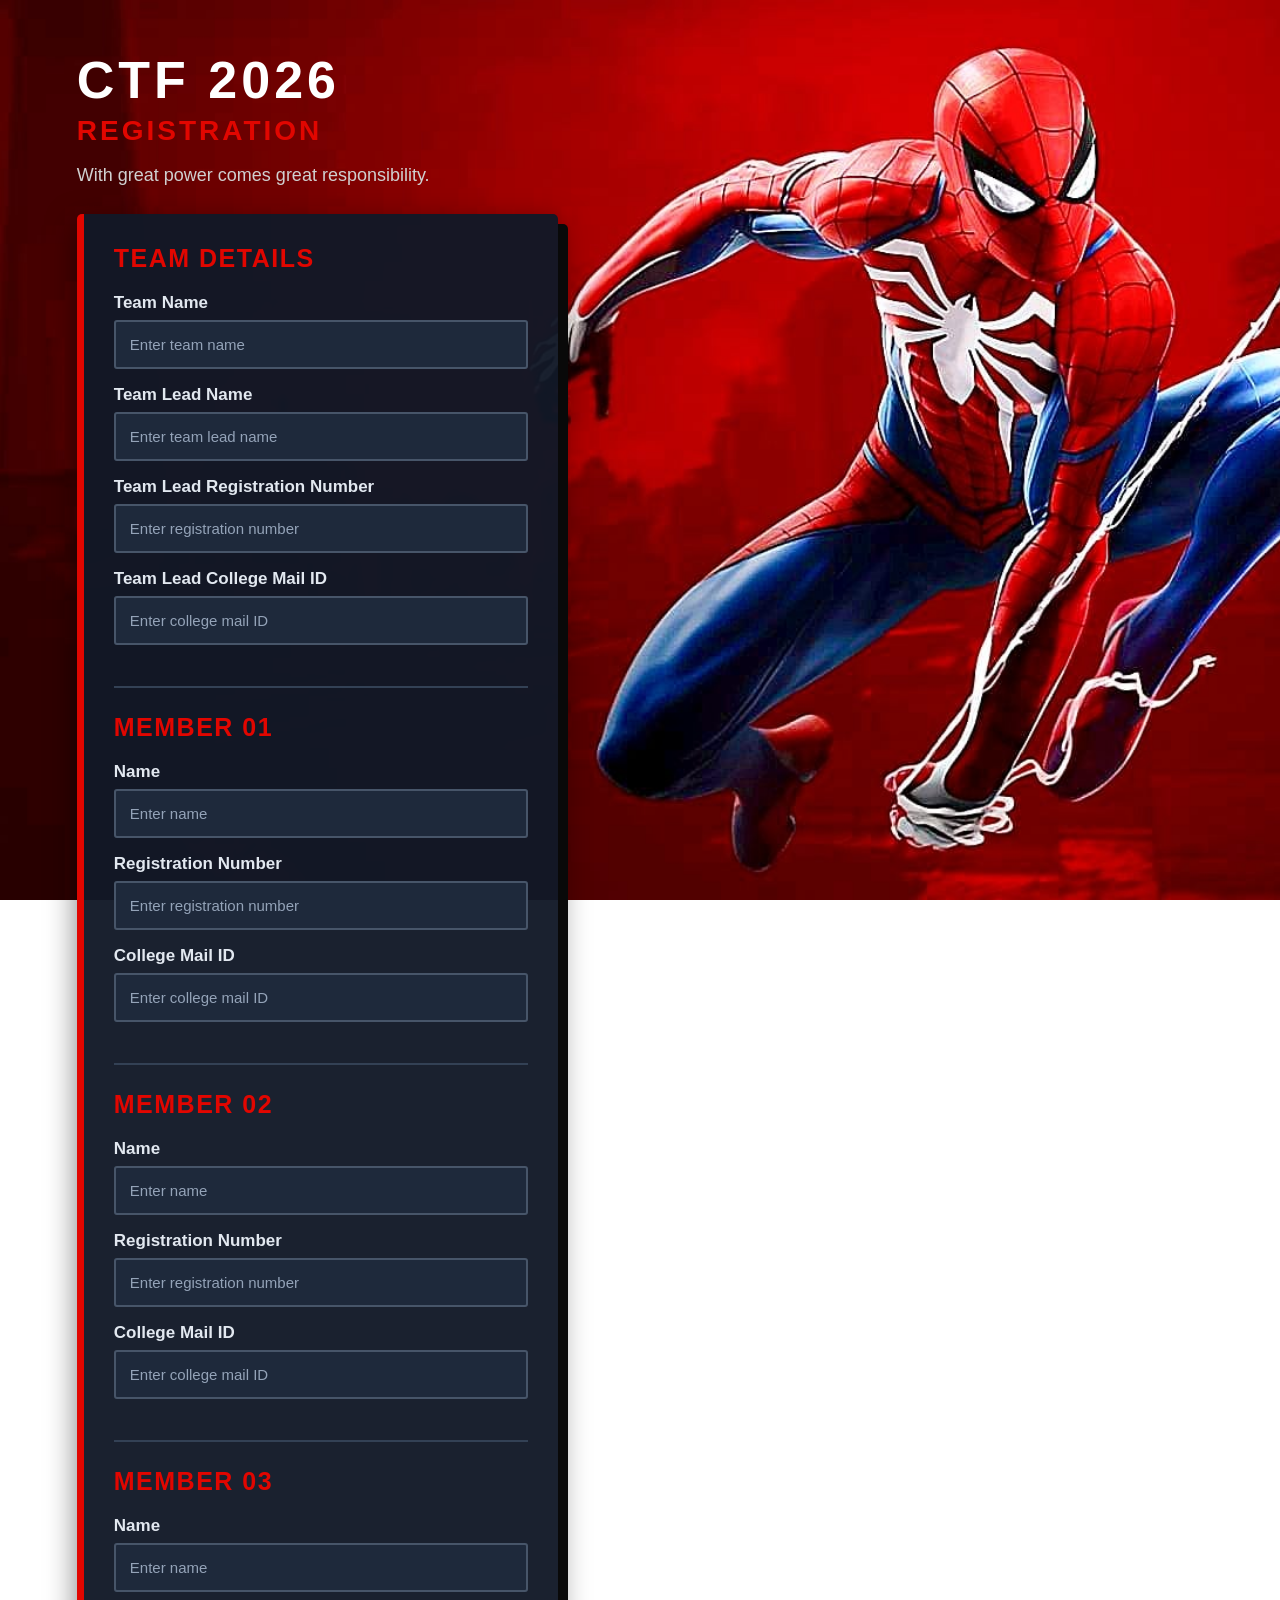
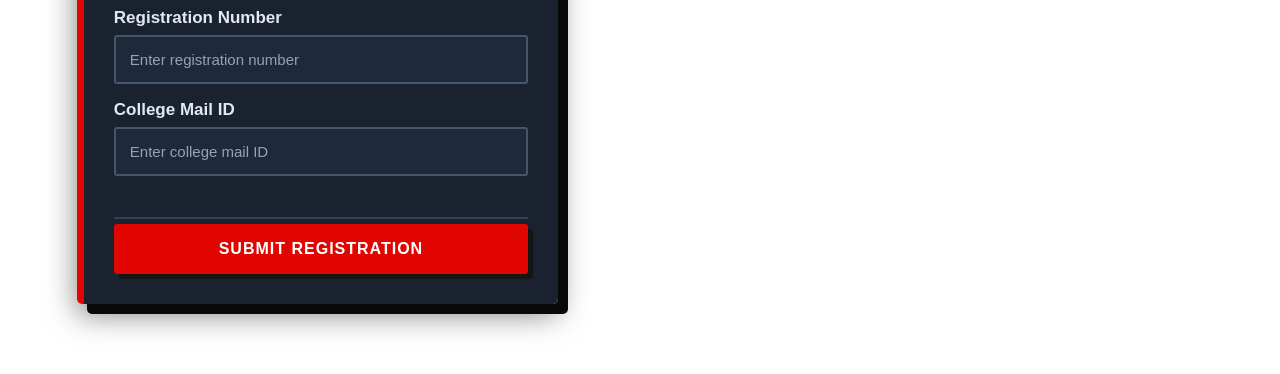
==== index.html @ 2a31a9d6 "Rename formindex.html to index.html for Vercel" ====
<!DOCTYPE html>
<html lang="en">
<head>
    <meta charset="UTF-8">
    <meta name="viewport" content="width=device-width, initial-scale=1.0">
    <title>CTF 2026 | Registration</title>
    <link rel="stylesheet" href="formstyle.css">
</head>
<body>
    <header>
        <h1>CTF 2026</h1>
        <h2>REGISTRATION</h2>
        <p>With great power comes great responsibility.</p>
    </header>
    <main>
        <form id="detail-form">
            <!-- Team Details -->
            <section class="form-section">
                <h2> Team Details</h2>
                <label for="teamName">Team Name</label>
                <input
                    type="text"
                    id="teamName"
                    name="teamName"
                    placeholder="Enter team name"
                    required
                >
                <label for="leadName">Team Lead Name</label>
                <input
                    type="text"
                    id="leadName"
                    name="leadName"
                    placeholder="Enter team lead name"
                    required
                >
                <label for="leadRegNo">Team Lead Registration Number</label>
                <input
                    type="text"
                    id="leadRegNo"
                    name="leadRegNo"
                    placeholder="Enter registration number"
                    required
                >
                <label for="leadEmail">Team Lead College Mail ID</label>
                <input
                    type="email"
                    id="leadEmail"
                    name="leadEmail"
                    placeholder="Enter college mail ID"
                    required
                >
            </section>
            <!-- Member 01 -->
            <section class="form-section">
                <h2> Member 01</h2>
                <label for="member1Name">Name</label>
                <input
                    type="text"
                    id="member1Name"
                    name="member1Name"
                    placeholder="Enter name"
                    required
                >
                <label for="member1RegNo">Registration Number</label>
                <input
                    type="text"
                    id="member1RegNo"
                    name="member1RegNo"
                    placeholder="Enter registration number"
                    required
                >
                <label for="member1Email">College Mail ID</label>
                <input
                    type="email"
                    id="member1Email"
                    name="member1Email"
                    placeholder="Enter college mail ID"
                    required
                >
            </section>
            <!-- Member 02 -->
            <section class="form-section">
                <h2> Member 02</h2>
                <label for="member2Name">Name</label>
                <input
                    type="text"
                    id="member2Name"
                    name="member2Name"
                    placeholder="Enter name"
                    required
                >
                <label for="member2RegNo">Registration Number</label>
                <input
                    type="text"
                    id="member2RegNo"
                    name="member2RegNo"
                    placeholder="Enter registration number"
                    required
                >
                <label for="member2Email">College Mail ID</label>
                <input
                    type="email"
                    id="member2Email"
                    name="member2Email"
                    placeholder="Enter college mail ID"
                    required
                >
            </section>
            <!-- Member 03 -->
            <section class="form-section">
                <h2> Member 03</h2>
                <label for="member3Name">Name</label>
                <input
                    type="text"
                    id="member3Name"
                    name="member3Name"
                    placeholder="Enter name"
                    required
                >
                <label for="member3RegNo">Registration Number</label>
                <input
                    type="text"
                    id="member3RegNo"
                    name="member3RegNo"
                    placeholder="Enter registration number"
                    required
                >
                <label for="member3Email">College Mail ID</label>
                <input
                    type="email"
                    id="member3Email"
                    name="member3Email"
                    placeholder="Enter college mail ID"
                    required
                >
            </section>
            <!-- Submit -->
            <button type="submit">
                 Submit Registration
            </button>
        </form>
    </main>
    <script src="formlogic.js"></script>
</body>
</html>
---- formstyle.css ----
* {
    margin: 0;
    padding: 0;
    box-sizing: border-box;
}
html {
    scroll-behavior: smooth;
}
body {
    min-height: 100vh;
    font-family: Arial, sans-serif;
    background-image: url("pictures/desktop-bg.jpg");
    background-size: cover;
    background-position: center;
    background-attachment: fixed;
    background-repeat: no-repeat;
    color: black;
}
header {
    width: 42%;
    margin-left: 6%;
    padding-top: 50px;
    padding-bottom: 25px;
}
header h1 {
    font-size: 52px;
    font-weight: 800;
    letter-spacing: 4px;
    color: white;
}
header h2 {
    margin-top: 5px;
    font-size: 28px;
    letter-spacing: 3px;
    color: #e10600;
}
header p {
    margin-top: 15px;
    font-size: 18px;
    line-height: 1.5;
    color: #d0d0d0;
}
main {
    width: 100%;
    padding-left: 6%;
    padding-bottom: 70px;
}
#detail-form {
    width: 40%;
    max-width: 600px;
    padding: 30px;
    background: rgba(17, 24, 39, 0.96);
    color: #F8FAFC;
    border-left: 7px solid #e10600;
    border-radius: 5px;
    box-shadow:
        10px 10px 0 #090909,
        0 10px 30px rgba(0, 0, 0, 0.5);
}
.form-section {
    padding-bottom: 25px;
    margin-bottom: 25px;
    border-bottom: 2.5px solid #334155;
}
.form-section:last-of-type {
    margin-bottom: 0;
}
.form-section h2 {
    margin-bottom: 20px;
    font-size: 25px;
    text-transform: uppercase;
    letter-spacing: 1.5px;
    color: #E10600;
}
.form-section label {
    display: block;
    margin-bottom: 7px;
    font-size: 17px;
    font-weight: 700;
    color: #E2E8F0;
}
.form-section input {
    width: 100%;
    padding: 14px 14px;
    margin-bottom: 16px;
    border: 2px solid #475569;
    border-radius: 3px;
    background: #1E293B;
    color: #F8FAFC;
    font-size: 15px;
    outline: none;
    transition: 0.2s ease;
}
.form-section input:focus {
    border-color: #e10600;
    box-shadow:
        0 0 0 3px rgba(225, 6, 0, 0.12);
}
.form-section input::placeholder {
    color: #94A3B8;
}
#detail-form button {
    width: 100%;
    margin-top: 5px;
    padding: 16px;
    border: none;
    border-radius: 3px;
    background: #e10600;
    color: #ffffff;
    font-size: 16px;
    font-weight: 700;
    letter-spacing: 1px;
    text-transform: uppercase;
    cursor: pointer;
    box-shadow: 5px 5px 0 #151515;
    transition: 0.2s ease;
}
#detail-form button:hover {
    background: #ff1a1a;
    transform: translate(3px, 3px);
    box-shadow: 2px 2px 0 #151515;
}
@media (max-width: 768px) {
    body {
        background-image: url("pictures/phone-bg.jpg");
        min-height: 100vh;
        overflow-x: hidden;
    }
    header {
        width: 88%;
        margin: 0 auto;
        padding: 40px 10px 20px;
        text-align: center;
    }
    header h1 {
        font-size: 38px;
        letter-spacing: 3px;
        line-height: 1.1;
    }
    header h2 {
        margin-top: 6px;
        font-size: 22px;
        letter-spacing: 2px;
        color: #f49696;
    }
    header p {
        margin-top: 10px;
        font-size: 17px;
        line-height: 1.5;
    }
    main {
        width: 100%;
        padding: 15px 0 60px;
    }
    #detail-form {
        width: 85%;
        max-width: 520px;
        margin: 0 auto;
        padding: 24px 20px;
        background: rgba(17, 24, 39, 0.88);
        color: #f8fafc;
        border-left: 5px solid #e10600;
        border-radius: 8px;
        box-shadow:
            6px 6px 0 #080808,
            0 10px 30px rgba(0, 0, 0, 0.55);
    }
    .form-section {
        padding-bottom: 22px;
        margin-bottom: 22px;
        border-bottom: 1px solid #334155;
    }
    .form-section:last-of-type {
        margin-bottom: 5px;
    }
    .form-section h2 {
        margin-bottom: 18px;
        font-size: 18px;
        line-height: 1.3;
        letter-spacing: 1px;
        text-transform: uppercase;
        color: #e10600;
    }
    .form-section label {
        display: block;
        margin-bottom: 7px;
        font-size: 15px;
        font-weight: 700;
        color: #e2e8f0;
    }
    .form-section input {
        display: block;
        width: 100%;
        padding: 13px 12px;
        margin-bottom: 16px;
        background: #1e293b;
        color: #f8fafc;
        border: 2px solid #475569;
        border-radius: 5px;
        font-size: 14px;
        outline: none;
        transition: 0.2s ease;
    }
    .form-section input:focus {
        border-color: #e10600;
        box-shadow:
            0 0 0 3px rgba(225, 6, 0, 0.15);
    }
    .form-section input::placeholder {
        color: #94a3b8;
    }
    #detail-form button {
        display: block;
        width: 100%;
        margin-top: 10px;
        padding: 15px;
        background: #e10600;
        color: white;
        border: none;
        border-radius: 5px;
        font-size: 14px;
        font-weight: 700;
        letter-spacing: 1px;
        text-transform: uppercase;
        cursor: pointer;
        box-shadow: 4px 4px 0 #080808;
        transition: 0.2s ease;
    }
    #detail-form button:hover {
        background: #ff1a1a;
        transform: translate(2px, 2px);
        box-shadow: 2px 2px 0 #080808;
    }
}
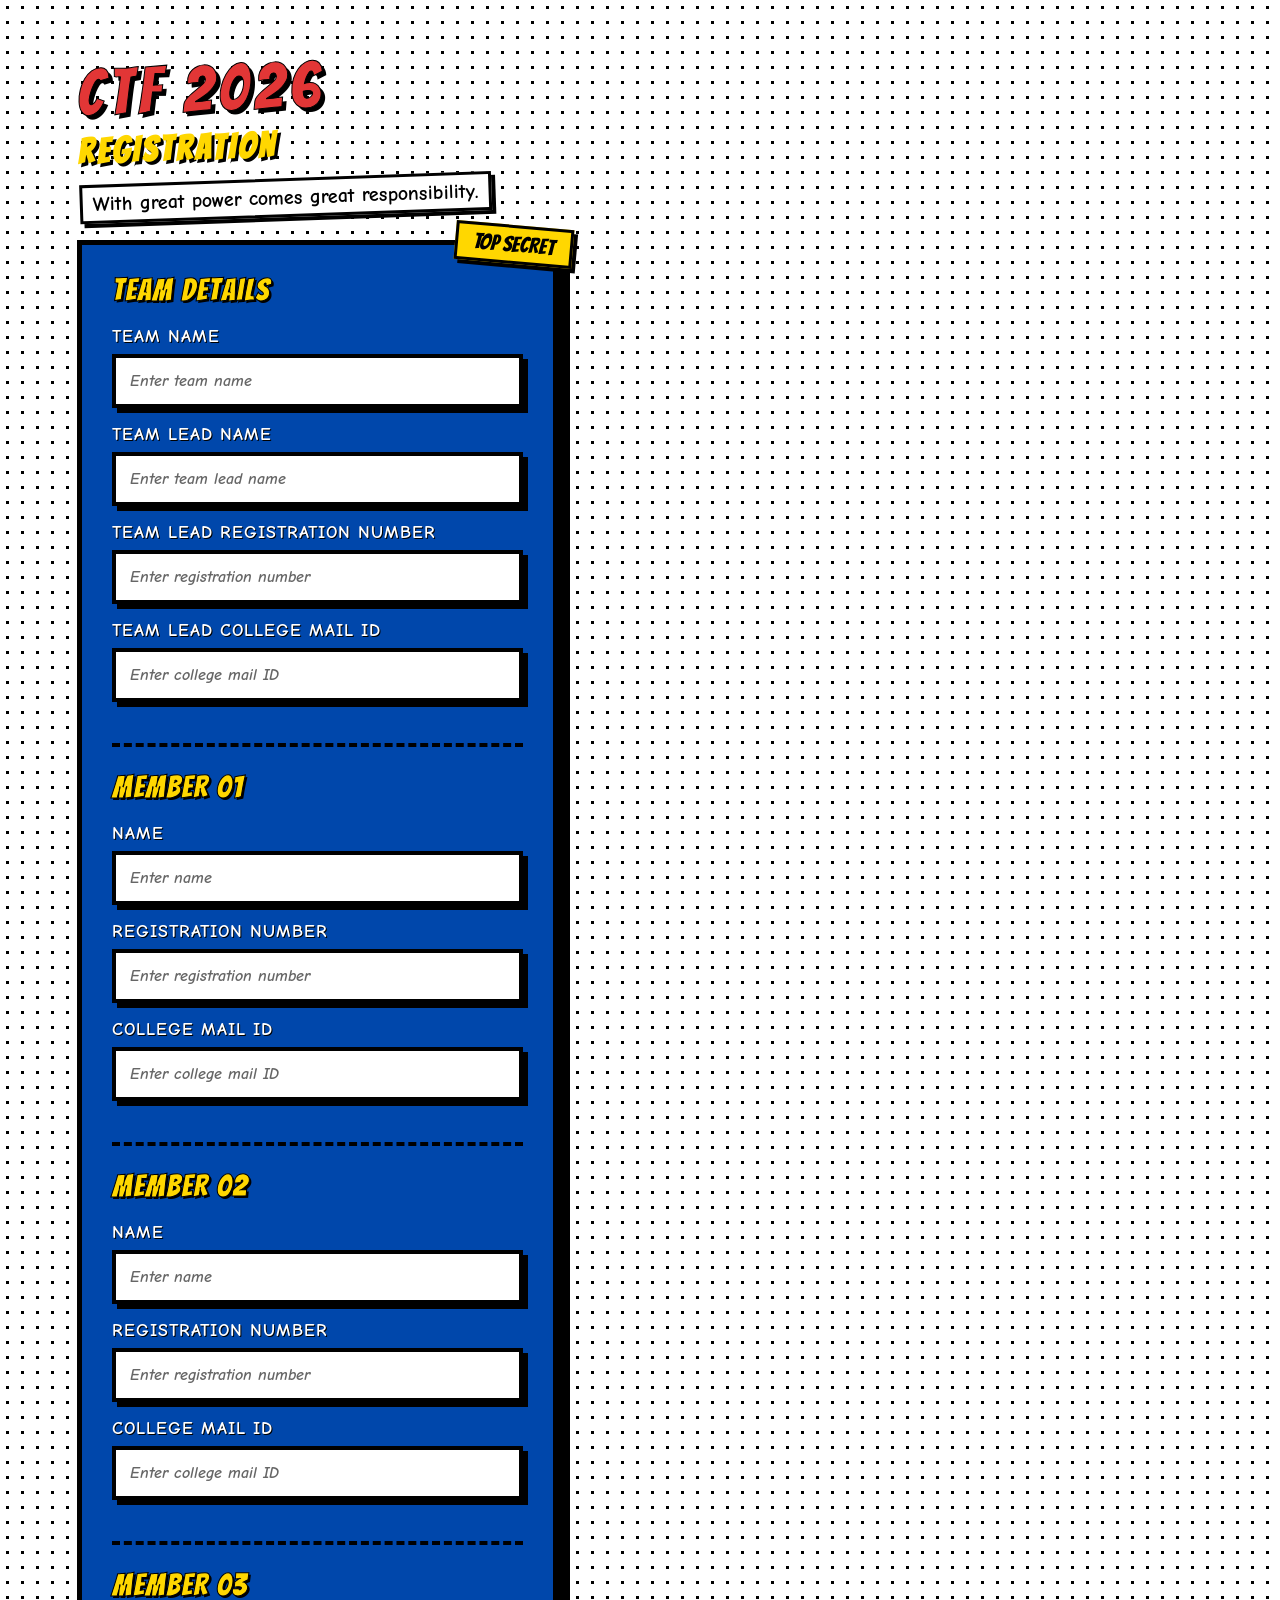
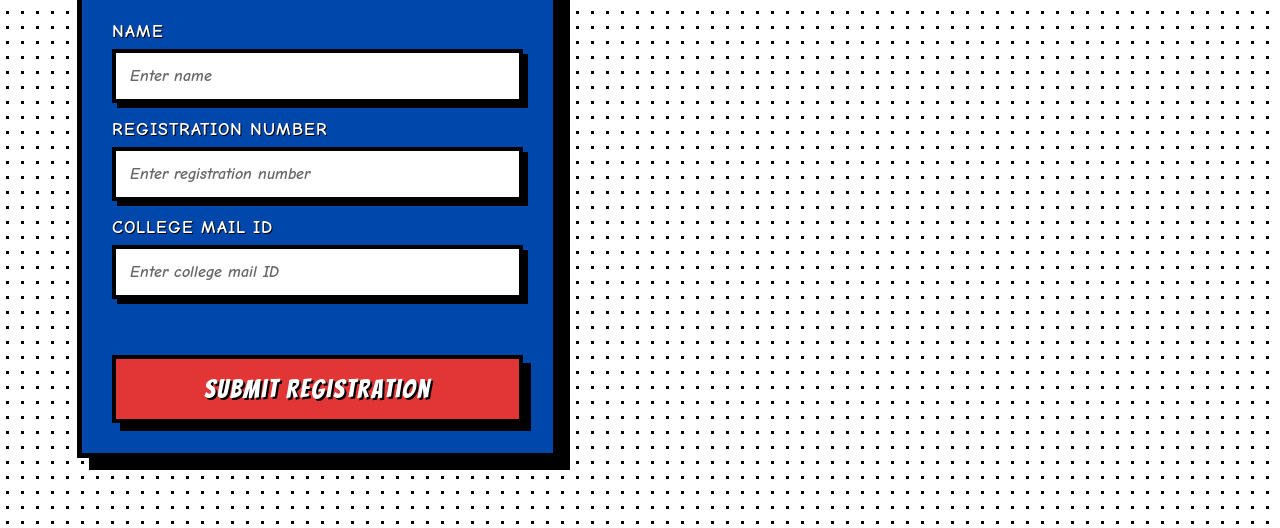
==== commit 0d73bc47: "Apply Spider-Man comic style theme" ====
--- a/index.html
+++ b/index.html
@@ -4,6 +4,9 @@
     <meta charset="UTF-8">
     <meta name="viewport" content="width=device-width, initial-scale=1.0">
     <title>CTF 2026 | Registration</title>
+    <link rel="preconnect" href="https://fonts.googleapis.com">
+    <link rel="preconnect" href="https://fonts.gstatic.com" crossorigin>
+    <link href="https://fonts.googleapis.com/css2?family=Bangers&family=Comic+Neue:ital,wght@0,400;0,700;1,400&display=swap" rel="stylesheet">
     <link rel="stylesheet" href="formstyle.css">
 </head>
 <body>
--- a/formstyle.css
+++ b/formstyle.css
@@ -8,37 +8,48 @@
 }
 body {
     min-height: 100vh;
-    font-family: Arial, sans-serif;
-    background-image: url("pictures/desktop-bg.jpg");
-    background-size: cover;
-    background-position: center;
-    background-attachment: fixed;
-    background-repeat: no-repeat;
-    color: black;
+    font-family: 'Comic Neue', 'Arial', sans-serif;
+    /* subtle halftone dot background for comic feel */
+    background-color: #fff;
+    background-image: radial-gradient(#000 1.5px, transparent 1.5px);
+    background-size: 15px 15px;
+    color: #000;
 }
 header {
     width: 42%;
     margin-left: 6%;
     padding-top: 50px;
     padding-bottom: 25px;
+    /* Add a slight tilt for action feel */
+    transform: rotate(-2deg);
 }
 header h1 {
-    font-size: 52px;
-    font-weight: 800;
-    letter-spacing: 4px;
-    color: white;
+    font-family: 'Bangers', cursive;
+    font-size: 65px;
+    font-weight: 400;
+    letter-spacing: 5px;
+    color: #E23636;
+    text-shadow: 4px 4px 0 #000;
+    -webkit-text-stroke: 1px #000;
 }
 header h2 {
+    font-family: 'Bangers', cursive;
     margin-top: 5px;
-    font-size: 28px;
+    font-size: 35px;
     letter-spacing: 3px;
-    color: #e10600;
+    color: #FFD700;
+    text-shadow: 3px 3px 0 #000;
 }
 header p {
     margin-top: 15px;
-    font-size: 18px;
-    line-height: 1.5;
-    color: #d0d0d0;
+    font-size: 20px;
+    font-weight: bold;
+    color: #000;
+    background: #fff;
+    display: inline-block;
+    padding: 5px 10px;
+    border: 3px solid #000;
+    box-shadow: 4px 4px 0 #000;
 }
 main {
     width: 100%;
@@ -49,104 +60,112 @@
     width: 40%;
     max-width: 600px;
     padding: 30px;
-    background: rgba(17, 24, 39, 0.96);
-    color: #F8FAFC;
-    border-left: 7px solid #e10600;
-    border-radius: 5px;
-    box-shadow:
-        10px 10px 0 #090909,
-        0 10px 30px rgba(0, 0, 0, 0.5);
+    background: #0047AB;
+    color: #fff;
+    border: 5px solid #000;
+    border-radius: 0;
+    box-shadow: 12px 12px 0 #000;
+    position: relative;
+}
+/* A small comic style decoration */
+#detail-form::before {
+    content: "TOP SECRET";
+    position: absolute;
+    top: -20px;
+    right: -20px;
+    background: #FFD700;
+    color: #000;
+    font-family: 'Bangers', cursive;
+    padding: 5px 15px;
+    font-size: 22px;
+    border: 3px solid #000;
+    transform: rotate(5deg);
+    box-shadow: 4px 4px 0 #000;
 }
 .form-section {
     padding-bottom: 25px;
     margin-bottom: 25px;
-    border-bottom: 2.5px solid #334155;
+    border-bottom: 4px dashed #000;
 }
 .form-section:last-of-type {
     margin-bottom: 0;
+    border-bottom: none;
 }
 .form-section h2 {
+    font-family: 'Bangers', cursive;
     margin-bottom: 20px;
-    font-size: 25px;
-    text-transform: uppercase;
-    letter-spacing: 1.5px;
-    color: #E10600;
+    font-size: 30px;
+    letter-spacing: 2px;
+    color: #FFD700;
+    text-shadow: 2px 2px 0 #000;
+    -webkit-text-stroke: 1px #000;
 }
 .form-section label {
     display: block;
     margin-bottom: 7px;
-    font-size: 17px;
-    font-weight: 700;
-    color: #E2E8F0;
+    font-size: 18px;
+    font-weight: 900;
+    color: #fff;
+    text-transform: uppercase;
+    letter-spacing: 1px;
+    text-shadow: 1px 1px 0 #000;
 }
 .form-section input {
     width: 100%;
     padding: 14px 14px;
     margin-bottom: 16px;
-    border: 2px solid #475569;
-    border-radius: 3px;
-    background: #1E293B;
-    color: #F8FAFC;
-    font-size: 15px;
+    border: 4px solid #000;
+    border-radius: 0;
+    background: #fff;
+    color: #000;
+    font-family: 'Comic Neue', cursive;
+    font-weight: 700;
+    font-size: 16px;
     outline: none;
-    transition: 0.2s ease;
+    box-shadow: 5px 5px 0 #000;
+    transition: 0.1s ease;
 }
 .form-section input:focus {
-    border-color: #e10600;
-    box-shadow:
-        0 0 0 3px rgba(225, 6, 0, 0.12);
+    transform: translate(2px, 2px);
+    box-shadow: 3px 3px 0 #E23636;
+    border-color: #E23636;
 }
 .form-section input::placeholder {
-    color: #94A3B8;
+    color: #666;
+    font-style: italic;
 }
 #detail-form button {
     width: 100%;
-    margin-top: 5px;
+    margin-top: 15px;
     padding: 16px;
-    border: none;
-    border-radius: 3px;
-    background: #e10600;
+    border: 4px solid #000;
+    border-radius: 0;
+    background: #E23636;
     color: #ffffff;
-    font-size: 16px;
-    font-weight: 700;
-    letter-spacing: 1px;
-    text-transform: uppercase;
+    font-family: 'Bangers', cursive;
+    font-size: 26px;
+    letter-spacing: 2px;
     cursor: pointer;
-    box-shadow: 5px 5px 0 #151515;
-    transition: 0.2s ease;
+    box-shadow: 8px 8px 0 #000;
+    transition: 0.1s ease;
+    text-shadow: 2px 2px 0 #000;
 }
 #detail-form button:hover {
     background: #ff1a1a;
-    transform: translate(3px, 3px);
-    box-shadow: 2px 2px 0 #151515;
+    transform: translate(4px, 4px);
+    box-shadow: 4px 4px 0 #000;
 }
+
 @media (max-width: 768px) {
-    body {
-        background-image: url("pictures/phone-bg.jpg");
-        min-height: 100vh;
-        overflow-x: hidden;
-    }
     header {
         width: 88%;
         margin: 0 auto;
         padding: 40px 10px 20px;
         text-align: center;
+        transform: rotate(0deg);
     }
     header h1 {
-        font-size: 38px;
-        letter-spacing: 3px;
-        line-height: 1.1;
-    }
-    header h2 {
-        margin-top: 6px;
-        font-size: 22px;
-        letter-spacing: 2px;
-        color: #f49696;
-    }
-    header p {
-        margin-top: 10px;
-        font-size: 17px;
-        line-height: 1.5;
+        font-size: 50px;
     }
     main {
         width: 100%;
@@ -157,78 +176,8 @@
         max-width: 520px;
         margin: 0 auto;
         padding: 24px 20px;
-        background: rgba(17, 24, 39, 0.88);
-        color: #f8fafc;
-        border-left: 5px solid #e10600;
-        border-radius: 8px;
-        box-shadow:
-            6px 6px 0 #080808,
-            0 10px 30px rgba(0, 0, 0, 0.55);
-    }
-    .form-section {
-        padding-bottom: 22px;
-        margin-bottom: 22px;
-        border-bottom: 1px solid #334155;
-    }
-    .form-section:last-of-type {
-        margin-bottom: 5px;
-    }
-    .form-section h2 {
-        margin-bottom: 18px;
-        font-size: 18px;
-        line-height: 1.3;
-        letter-spacing: 1px;
-        text-transform: uppercase;
-        color: #e10600;
-    }
-    .form-section label {
-        display: block;
-        margin-bottom: 7px;
-        font-size: 15px;
-        font-weight: 700;
-        color: #e2e8f0;
     }
     .form-section input {
-        display: block;
-        width: 100%;
         padding: 13px 12px;
-        margin-bottom: 16px;
-        background: #1e293b;
-        color: #f8fafc;
-        border: 2px solid #475569;
-        border-radius: 5px;
-        font-size: 14px;
-        outline: none;
-        transition: 0.2s ease;
-    }
-    .form-section input:focus {
-        border-color: #e10600;
-        box-shadow:
-            0 0 0 3px rgba(225, 6, 0, 0.15);
-    }
-    .form-section input::placeholder {
-        color: #94a3b8;
-    }
-    #detail-form button {
-        display: block;
-        width: 100%;
-        margin-top: 10px;
-        padding: 15px;
-        background: #e10600;
-        color: white;
-        border: none;
-        border-radius: 5px;
-        font-size: 14px;
-        font-weight: 700;
-        letter-spacing: 1px;
-        text-transform: uppercase;
-        cursor: pointer;
-        box-shadow: 4px 4px 0 #080808;
-        transition: 0.2s ease;
-    }
-    #detail-form button:hover {
-        background: #ff1a1a;
-        transform: translate(2px, 2px);
-        box-shadow: 2px 2px 0 #080808;
     }
 }
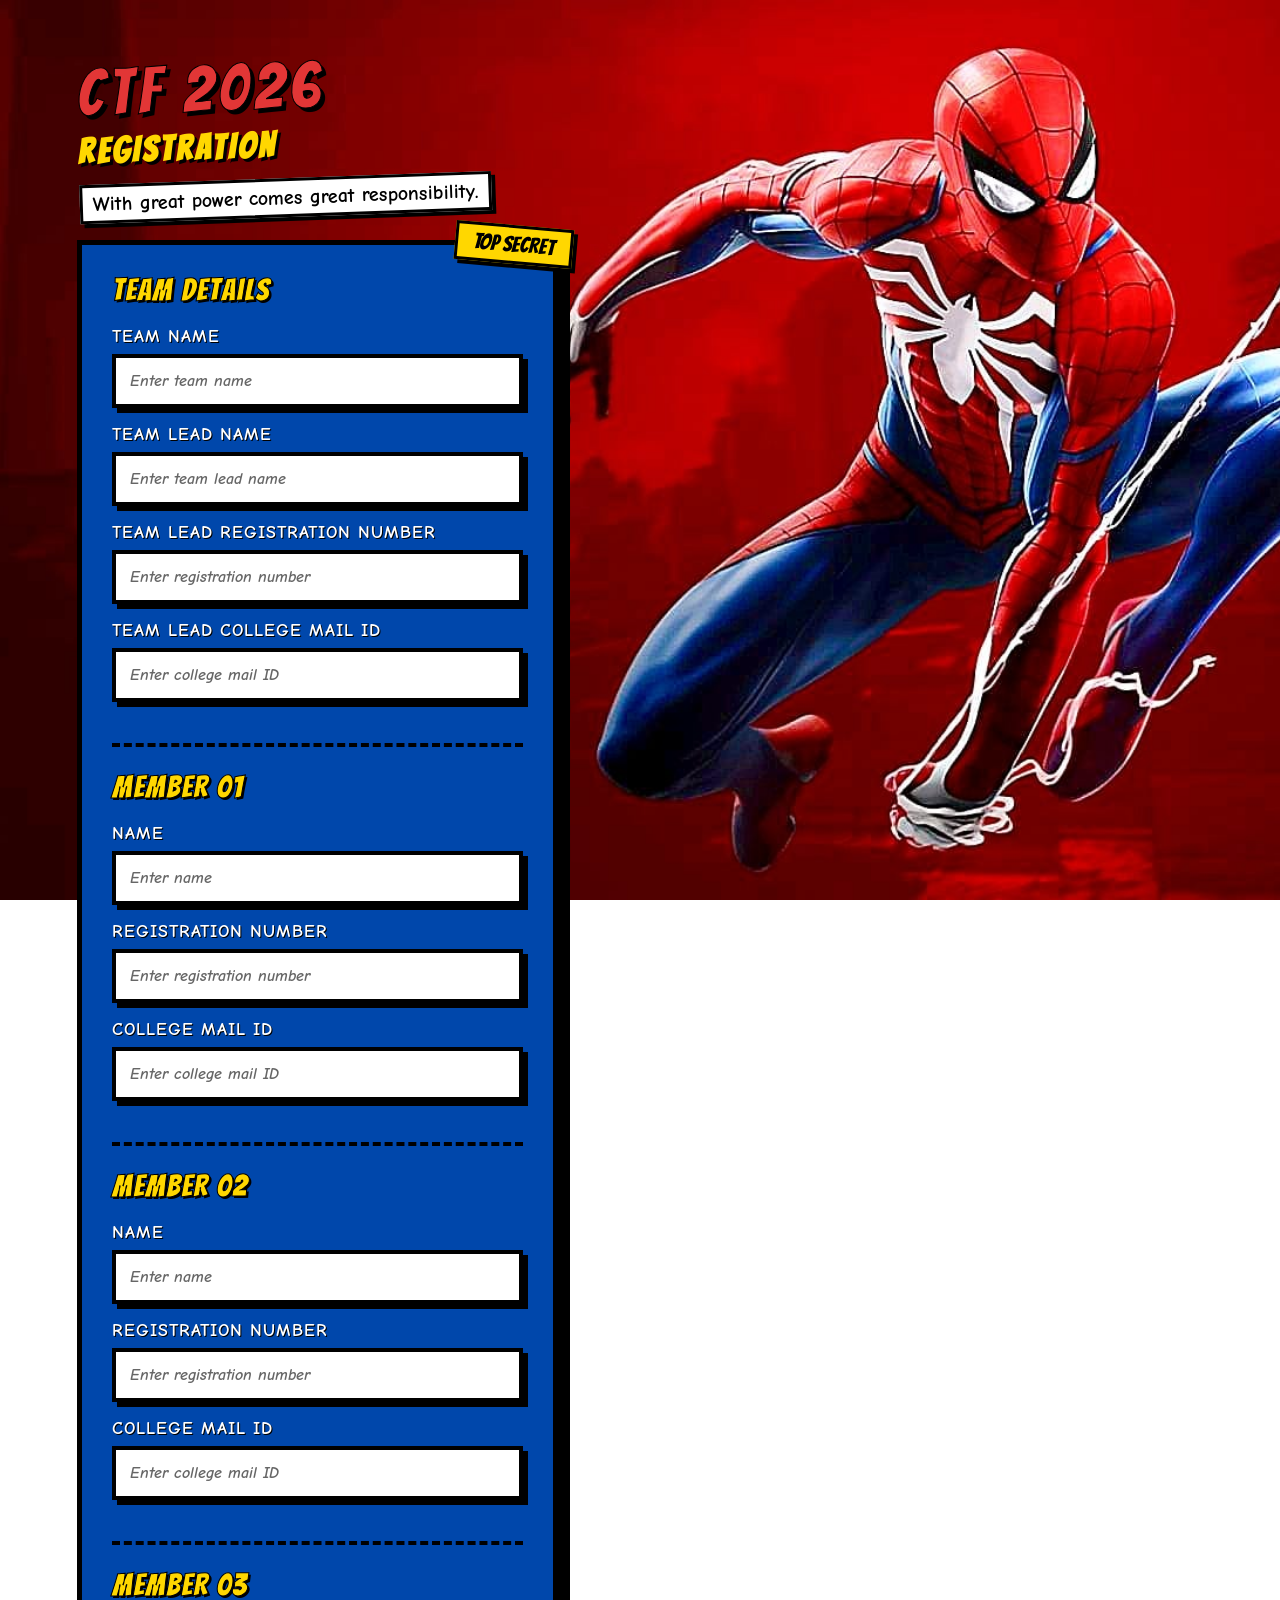
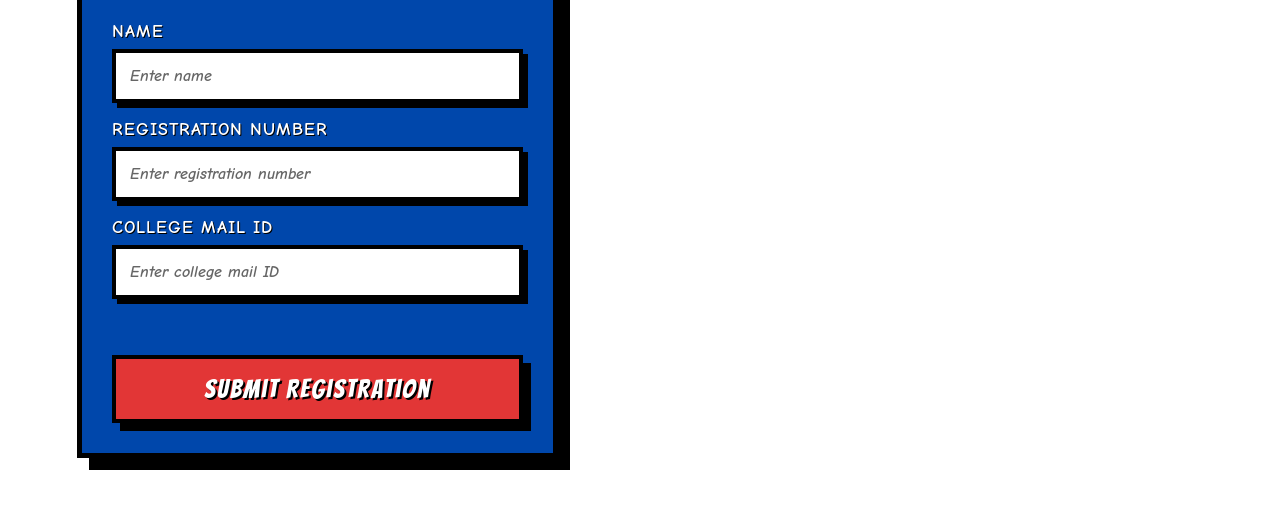
==== commit 33648e8a: "Make mobile form background transparent with blur" ====
--- a/index.html
+++ b/index.html
@@ -7,7 +7,7 @@
     <link rel="preconnect" href="https://fonts.googleapis.com">
     <link rel="preconnect" href="https://fonts.gstatic.com" crossorigin>
     <link href="https://fonts.googleapis.com/css2?family=Bangers&family=Comic+Neue:ital,wght@0,400;0,700;1,400&display=swap" rel="stylesheet">
-    <link rel="stylesheet" href="formstyle.css">
+    <link rel="stylesheet" href="formstyle.css?v=4">
 </head>
 <body>
     <header>
--- a/formstyle.css
+++ b/formstyle.css
@@ -9,10 +9,11 @@
 body {
     min-height: 100vh;
     font-family: 'Comic Neue', 'Arial', sans-serif;
-    /* subtle halftone dot background for comic feel */
-    background-color: #fff;
-    background-image: radial-gradient(#000 1.5px, transparent 1.5px);
-    background-size: 15px 15px;
+    background-image: url("pictures/desktop-bg.jpg");
+    background-size: cover;
+    background-position: center;
+    background-attachment: fixed;
+    background-repeat: no-repeat;
     color: #000;
 }
 header {
@@ -157,6 +158,9 @@
 }
 
 @media (max-width: 768px) {
+    body {
+        background-image: url("pictures/phone-bg.jpg");
+    }
     header {
         width: 88%;
         margin: 0 auto;
@@ -176,6 +180,8 @@
         max-width: 520px;
         margin: 0 auto;
         padding: 24px 20px;
+        background: rgba(0, 71, 171, 0.75); /* Semi-transparent navy blue */
+        backdrop-filter: blur(5px);
     }
     .form-section input {
         padding: 13px 12px;
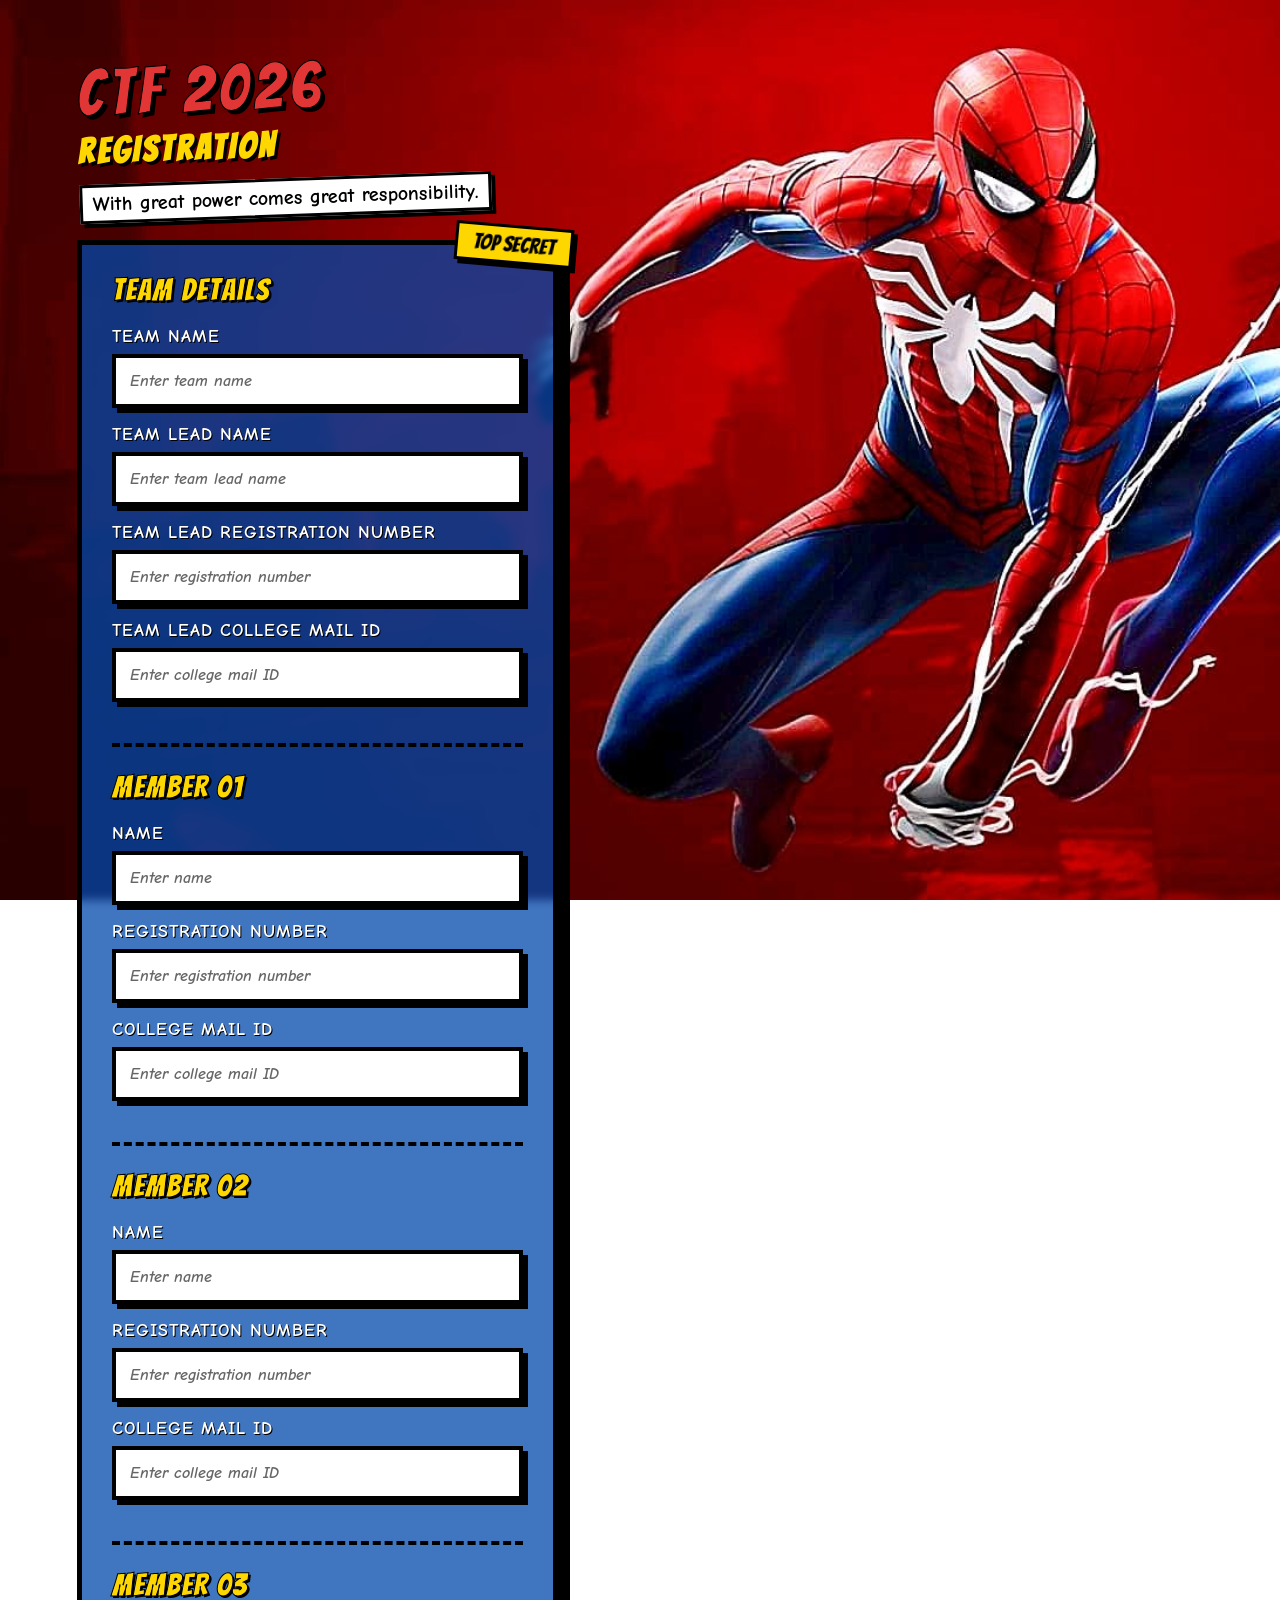
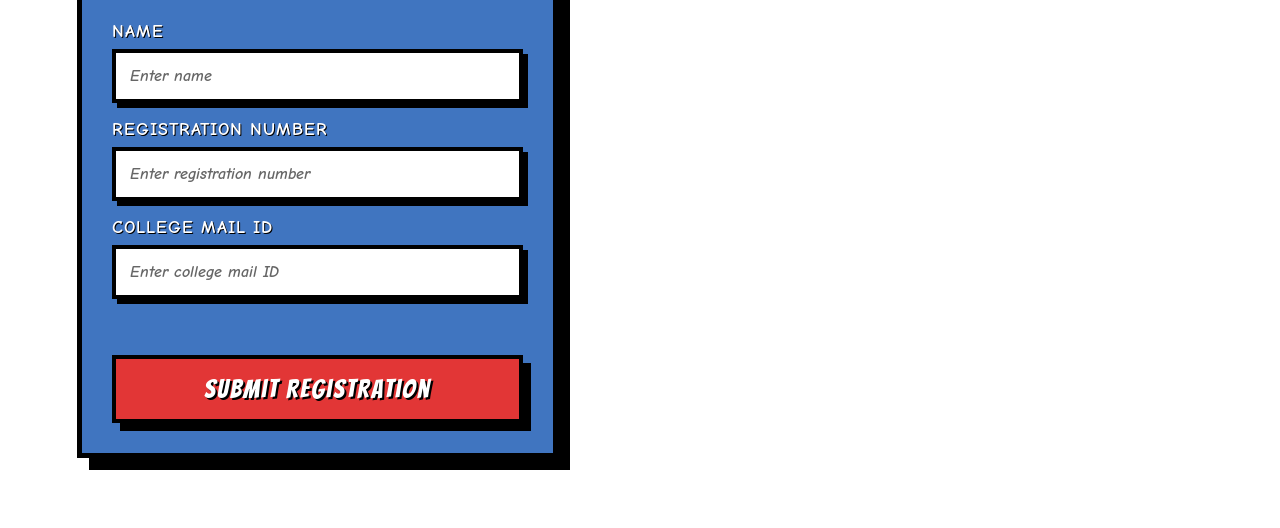
==== commit 7531f5d7: "Make desktop form background semi-transparent" ====
--- a/index.html
+++ b/index.html
@@ -7,7 +7,7 @@
     <link rel="preconnect" href="https://fonts.googleapis.com">
     <link rel="preconnect" href="https://fonts.gstatic.com" crossorigin>
     <link href="https://fonts.googleapis.com/css2?family=Bangers&family=Comic+Neue:ital,wght@0,400;0,700;1,400&display=swap" rel="stylesheet">
-    <link rel="stylesheet" href="formstyle.css?v=4">
+    <link rel="stylesheet" href="formstyle.css?v=5">
 </head>
 <body>
     <header>
--- a/formstyle.css
+++ b/formstyle.css
@@ -61,7 +61,8 @@
     width: 40%;
     max-width: 600px;
     padding: 30px;
-    background: #0047AB;
+    background: rgba(0, 71, 171, 0.75); /* Semi-transparent navy blue */
+    backdrop-filter: blur(5px);
     color: #fff;
     border: 5px solid #000;
     border-radius: 0;
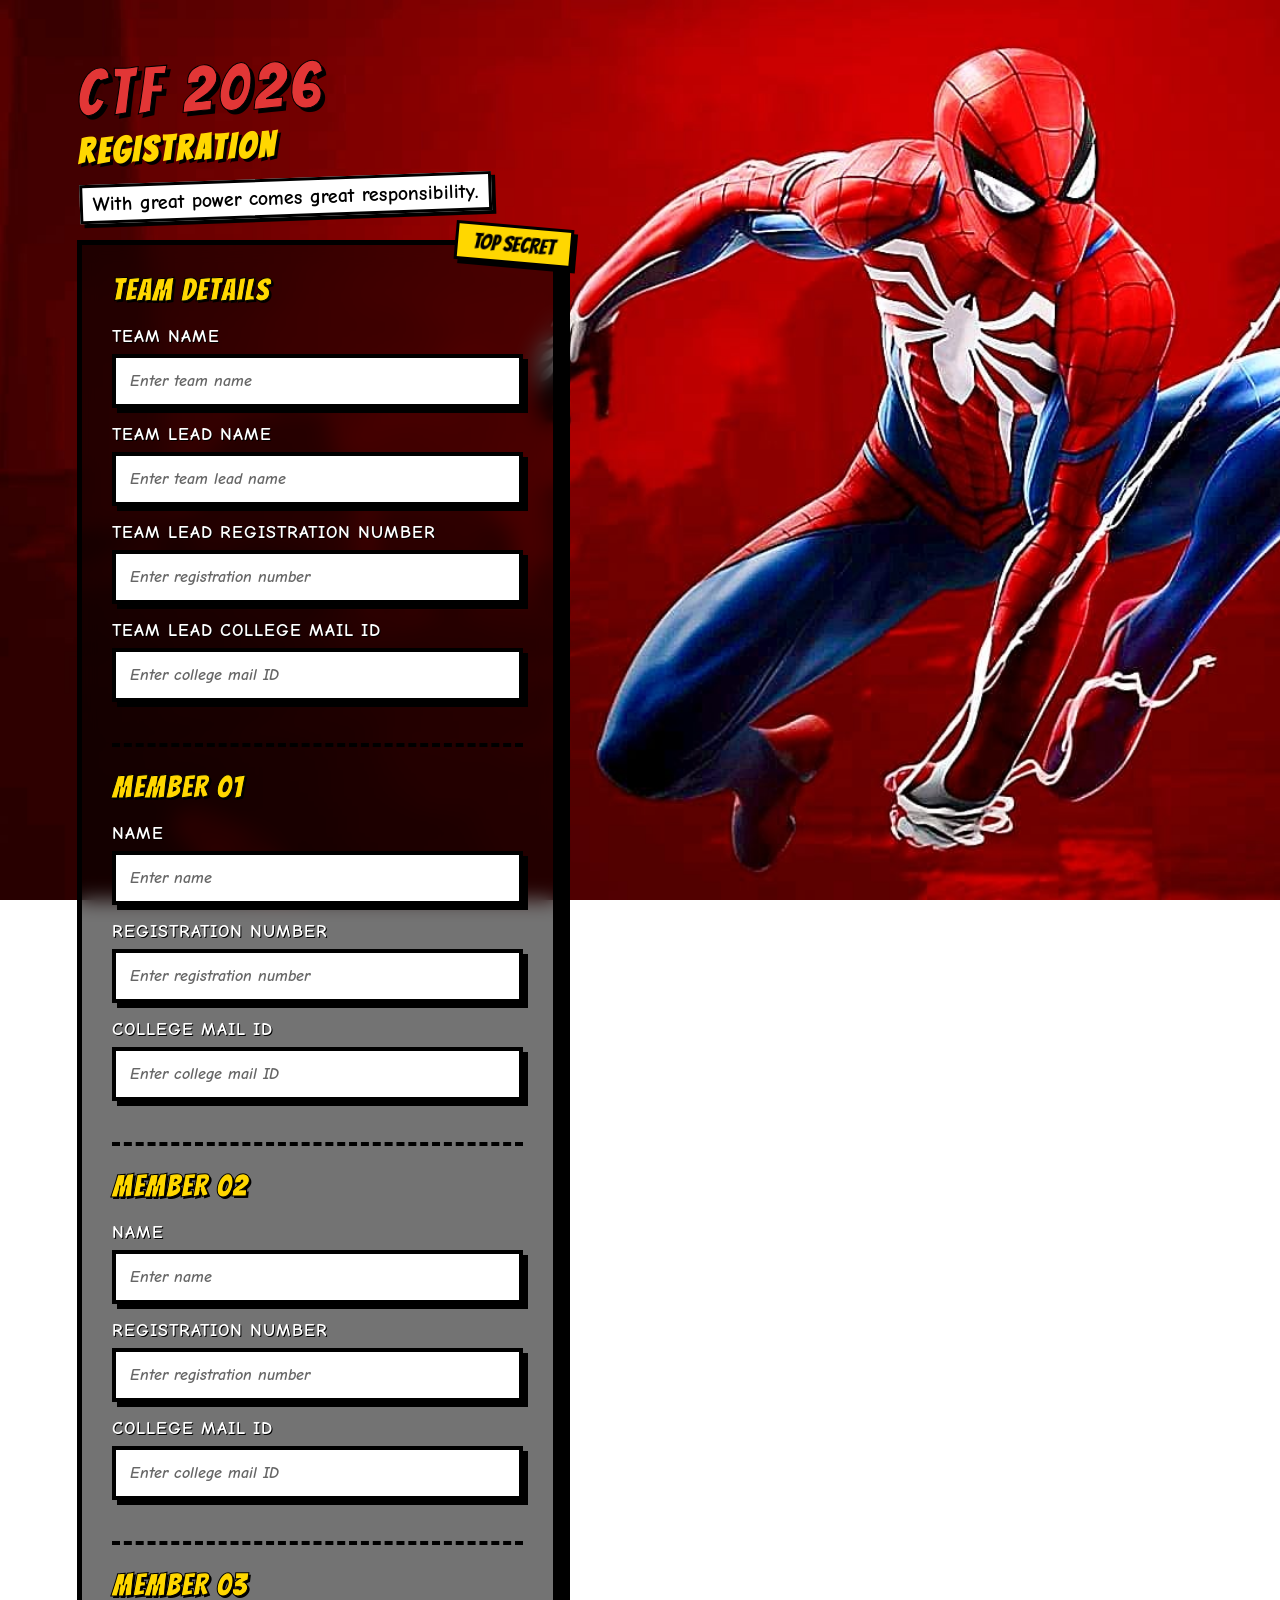
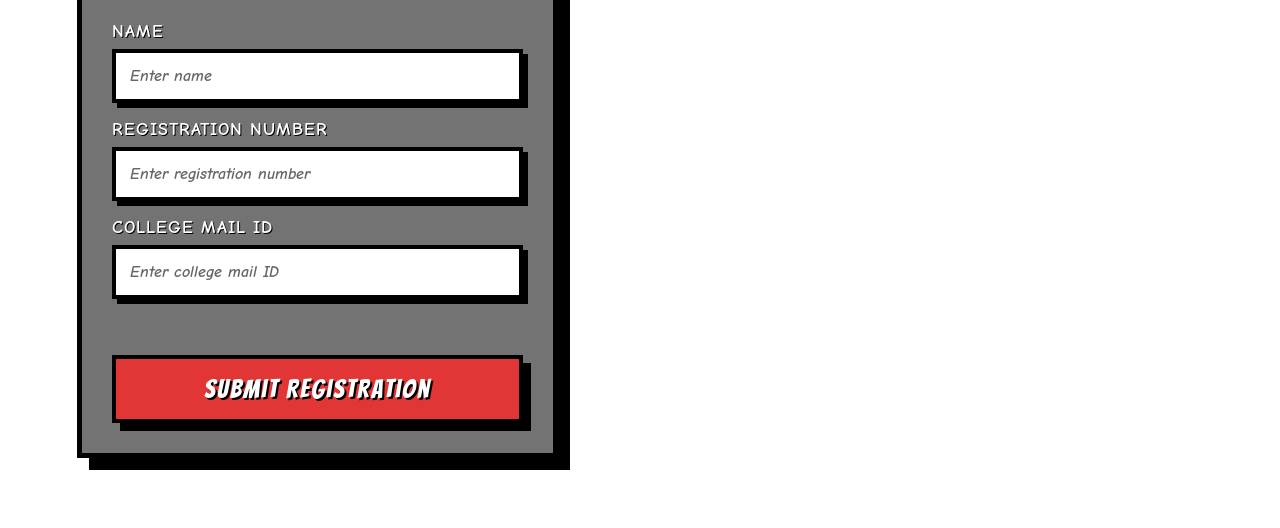
==== commit af7678d5: "Change form background to translucent black for better visibility" ====
--- a/index.html
+++ b/index.html
@@ -7,7 +7,7 @@
     <link rel="preconnect" href="https://fonts.googleapis.com">
     <link rel="preconnect" href="https://fonts.gstatic.com" crossorigin>
     <link href="https://fonts.googleapis.com/css2?family=Bangers&family=Comic+Neue:ital,wght@0,400;0,700;1,400&display=swap" rel="stylesheet">
-    <link rel="stylesheet" href="formstyle.css?v=5">
+    <link rel="stylesheet" href="formstyle.css?v=6">
 </head>
 <body>
     <header>
--- a/formstyle.css
+++ b/formstyle.css
@@ -61,8 +61,8 @@
     width: 40%;
     max-width: 600px;
     padding: 30px;
-    background: rgba(0, 71, 171, 0.75); /* Semi-transparent navy blue */
-    backdrop-filter: blur(5px);
+    background: rgba(0, 0, 0, 0.55); /* Translucent black for high visibility */
+    backdrop-filter: blur(10px);
     color: #fff;
     border: 5px solid #000;
     border-radius: 0;
@@ -181,8 +181,8 @@
         max-width: 520px;
         margin: 0 auto;
         padding: 24px 20px;
-        background: rgba(0, 71, 171, 0.75); /* Semi-transparent navy blue */
-        backdrop-filter: blur(5px);
+        background: rgba(0, 0, 0, 0.55);
+        backdrop-filter: blur(10px);
     }
     .form-section input {
         padding: 13px 12px;
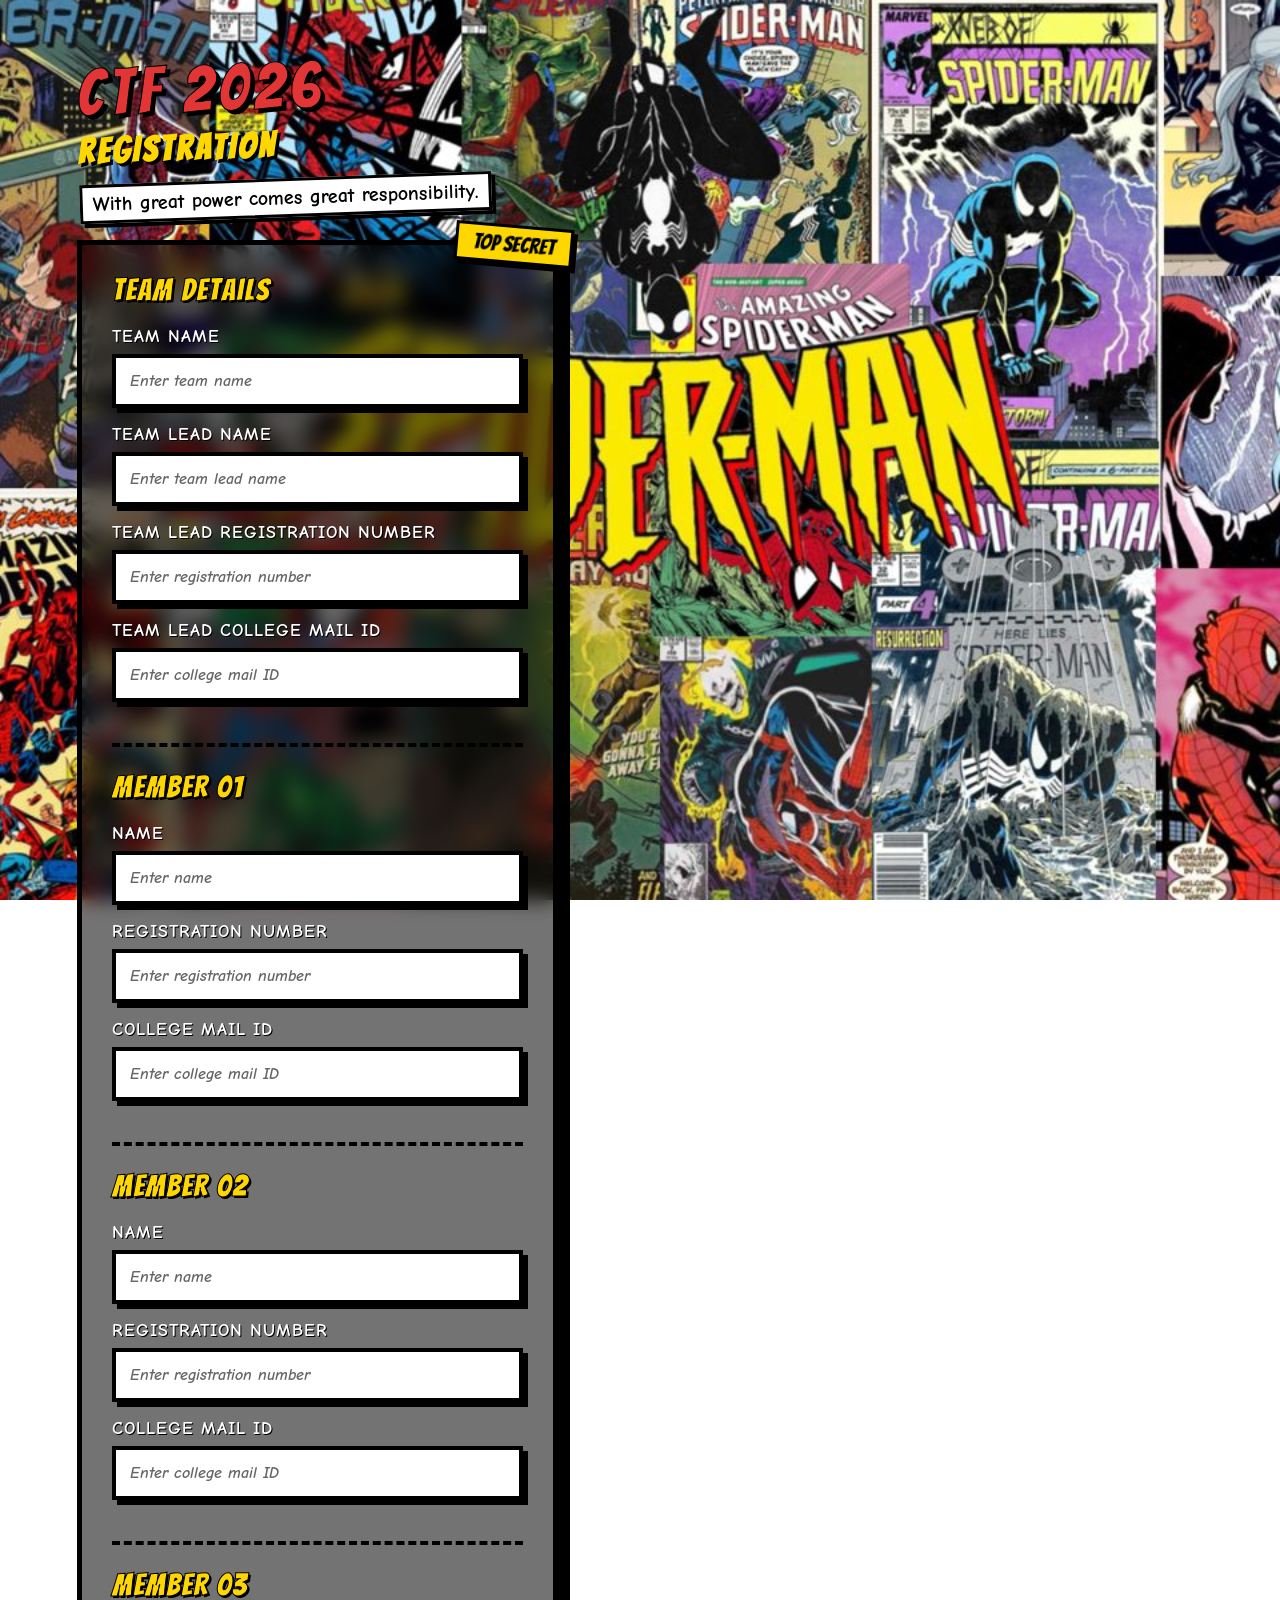
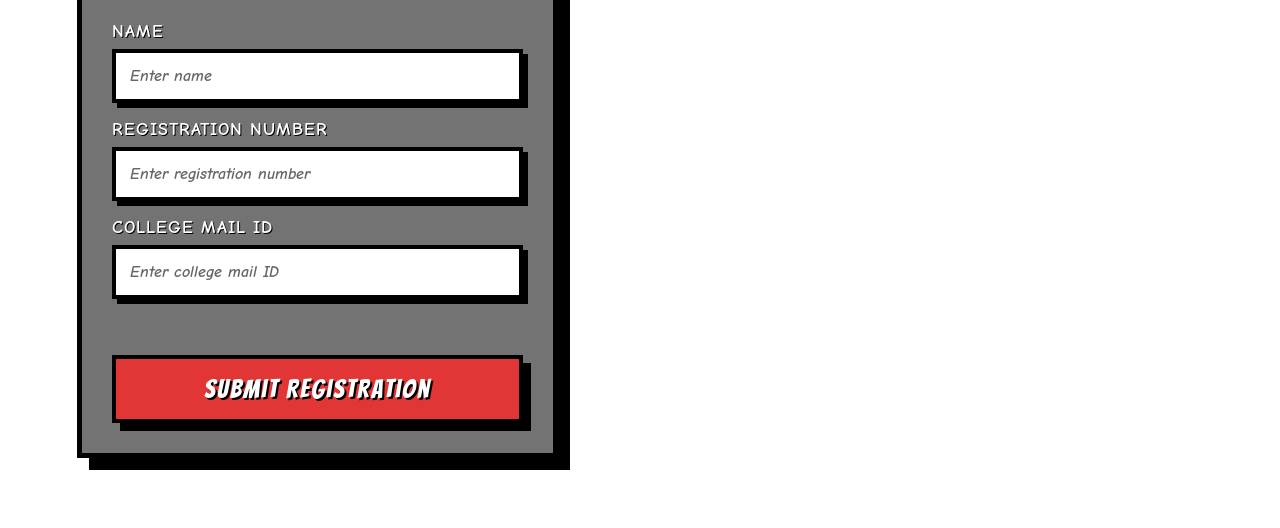
==== commit 8d822fa5: "Bust image cache to load new desktop background" ====
--- a/index.html
+++ b/index.html
@@ -7,7 +7,7 @@
     <link rel="preconnect" href="https://fonts.googleapis.com">
     <link rel="preconnect" href="https://fonts.gstatic.com" crossorigin>
     <link href="https://fonts.googleapis.com/css2?family=Bangers&family=Comic+Neue:ital,wght@0,400;0,700;1,400&display=swap" rel="stylesheet">
-    <link rel="stylesheet" href="formstyle.css?v=6">
+    <link rel="stylesheet" href="formstyle.css?v=7">
 </head>
 <body>
     <header>
--- a/formstyle.css
+++ b/formstyle.css
@@ -9,7 +9,7 @@
 body {
     min-height: 100vh;
     font-family: 'Comic Neue', 'Arial', sans-serif;
-    background-image: url("pictures/desktop-bg.jpg");
+    background-image: url("pictures/desktop-bg.jpg?v=2");
     background-size: cover;
     background-position: center;
     background-attachment: fixed;
@@ -160,7 +160,7 @@
 
 @media (max-width: 768px) {
     body {
-        background-image: url("pictures/phone-bg.jpg");
+        background-image: url("pictures/phone-bg.jpg?v=2");
     }
     header {
         width: 88%;
